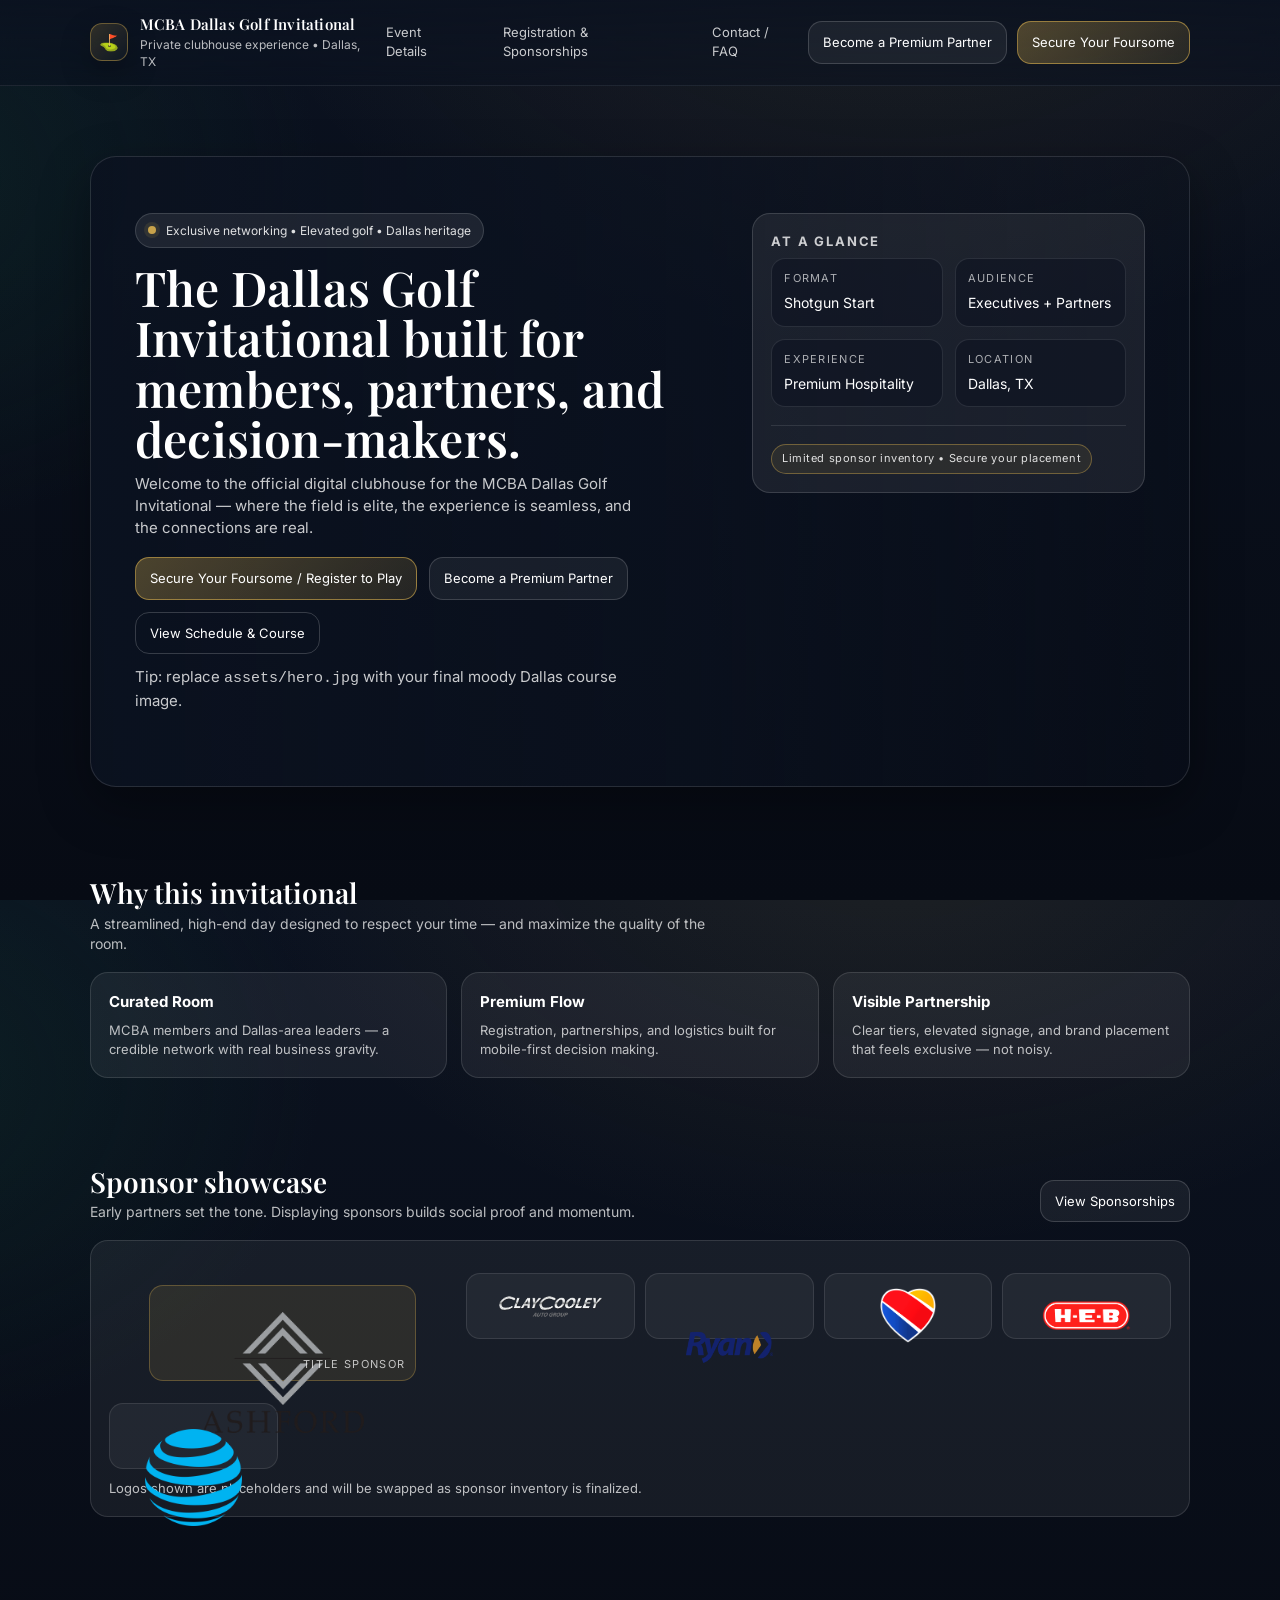
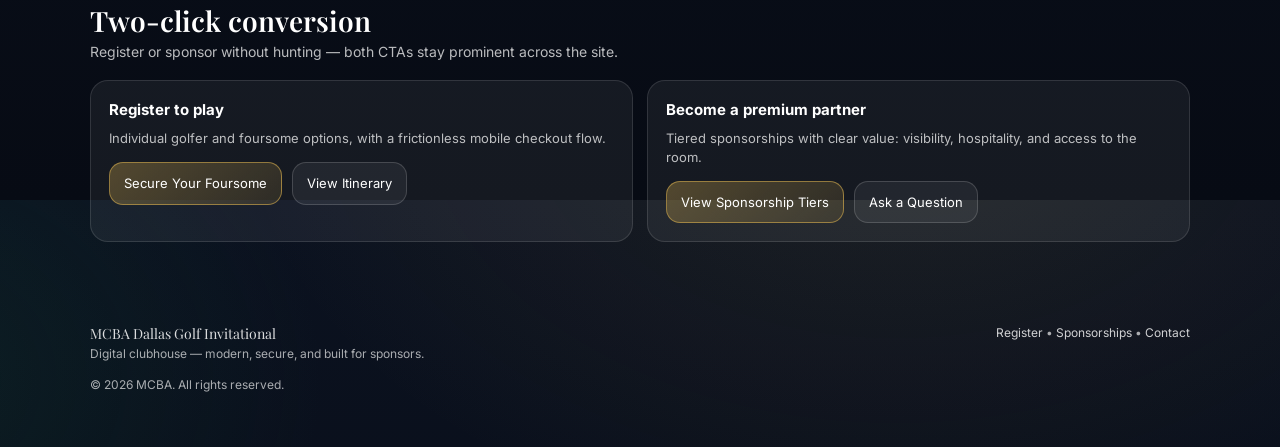
==== index.html @ a3f96b97 "Add hero photo + sponsor logos (HEB title placeholder)" ====
<!doctype html>
<html lang="en">
<head>
  <meta charset="utf-8" />
  <meta name="viewport" content="width=device-width, initial-scale=1" />
  <title>MCBA Dallas Golf Invitational</title>
  <meta name="description" content="The exclusive digital clubhouse for the MCBA Dallas Golf Invitational — register to play or become a premium partner." />
  <link rel="preconnect" href="https://fonts.googleapis.com">
  <link rel="preconnect" href="https://fonts.gstatic.com" crossorigin>
  <link href="https://fonts.googleapis.com/css2?family=Inter:wght@300;400;500;600&family=Playfair+Display:wght@500;600&display=swap" rel="stylesheet">
  <link rel="stylesheet" href="styles.css" />
</head>
<body>
  <header class="nav">
    <div class="container nav-inner">
      <a class="brand" href="index.html" aria-label="MCBA Dallas Golf Invitational Home">
        <div class="brand-mark" aria-hidden="true">⛳</div>
        <div>
          <h1>MCBA Dallas Golf Invitational</h1>
          <p>Private clubhouse experience • Dallas, TX</p>
        </div>
      </a>

      <nav class="nav-links" aria-label="Primary">
        <a href="details.html">Event Details</a>
        <a href="pro-shop.html">Registration & Sponsorships</a>
        <a href="contact.html">Contact / FAQ</a>
      </nav>

      <div class="nav-cta">
        <button class="btn btn-ghost hamburger" data-menu aria-label="Open menu">Menu</button>
        <a class="btn" href="pro-shop.html#sponsor">Become a Premium Partner</a>
        <a class="btn btn-primary" href="pro-shop.html#register">Secure Your Foursome</a>
      </div>
    </div>

    <div class="container" data-panel data-open="false" style="display:none; padding-bottom: 14px;">
      <div class="card">
        <div style="display:flex; gap:10px; flex-wrap:wrap">
          <a class="btn" href="details.html">Event Details</a>
          <a class="btn" href="pro-shop.html#register">Register</a>
          <a class="btn" href="pro-shop.html#sponsor">Sponsorships</a>
          <a class="btn" href="contact.html">Contact / FAQ</a>
        </div>
      </div>
    </div>
  </header>

  <main>
    <section class="hero">
      <div class="container">
        <div class="hero-slab" role="img" aria-label="Pristine Dallas fairway at golden hour">
          <div class="hero-inner">
            <div>
              <div class="kicker"><span class="dot"></span> Exclusive networking • Elevated golf • Dallas heritage</div>
              <h2>The Dallas Golf Invitational built for members, partners, and decision-makers.</h2>
              <p>
                Welcome to the official digital clubhouse for the MCBA Dallas Golf Invitational — where the field is elite,
                the experience is seamless, and the connections are real.
              </p>
              <div class="hero-actions">
                <a class="btn btn-primary" href="pro-shop.html#register">Secure Your Foursome / Register to Play</a>
                <a class="btn" href="pro-shop.html#sponsor">Become a Premium Partner</a>
                <a class="btn btn-ghost" href="details.html">View Schedule & Course</a>
              </div>
              <p class="small" style="margin-top:12px">Tip: replace <code>assets/hero.jpg</code> with your final moody Dallas course image.</p>
            </div>

            <aside class="hero-card">
              <h3>AT A GLANCE</h3>
              <div class="meta-grid">
                <div class="meta">
                  <div class="label">Format</div>
                  <div class="value">Shotgun Start</div>
                </div>
                <div class="meta">
                  <div class="label">Audience</div>
                  <div class="value">Executives + Partners</div>
                </div>
                <div class="meta">
                  <div class="label">Experience</div>
                  <div class="value">Premium Hospitality</div>
                </div>
                <div class="meta">
                  <div class="label">Location</div>
                  <div class="value">Dallas, TX</div>
                </div>
              </div>
              <hr class="sep" />
              <div class="badge">Limited sponsor inventory • Secure your placement</div>
            </aside>
          </div>
        </div>
      </div>
    </section>

    <section class="section">
      <div class="container">
        <div class="section-title">
          <div>
            <h3>Why this invitational</h3>
            <p>A streamlined, high-end day designed to respect your time — and maximize the quality of the room.</p>
          </div>
        </div>

        <div class="grid-3">
          <div class="card">
            <h4>Curated Room</h4>
            <p>MCBA members and Dallas-area leaders — a credible network with real business gravity.</p>
          </div>
          <div class="card">
            <h4>Premium Flow</h4>
            <p>Registration, partnerships, and logistics built for mobile-first decision making.</p>
          </div>
          <div class="card">
            <h4>Visible Partnership</h4>
            <p>Clear tiers, elevated signage, and brand placement that feels exclusive — not noisy.</p>
          </div>
        </div>
      </div>
    </section>

    <section class="section">
      <div class="container">
        <div class="section-title">
          <div>
            <h3>Sponsor showcase</h3>
            <p>Early partners set the tone. Displaying sponsors builds social proof and momentum.</p>
          </div>
          <a class="btn" href="pro-shop.html#sponsor">View Sponsorships</a>
        </div>

        <div class="card">
          <div class="sponsor-grid" aria-label="Sponsor grid">
            <figure class="sponsor sponsor-title">
              <img src="assets/logos/heb.png" alt="HEB (Title Sponsor)" loading="lazy" />
              <figcaption>Title Sponsor</figcaption>
            </figure>
            <div class="sponsor"><img src="assets/logos/southwest.png" alt="Southwest Airlines (Sponsor placeholder)" loading="lazy" /></div>
            <div class="sponsor"><img src="assets/logos/att.png" alt="AT&amp;T (Sponsor placeholder)" loading="lazy" /></div>
            <div class="sponsor"><img src="assets/logos/ryan.png" alt="Ryan (Sponsor placeholder)" loading="lazy" /></div>
            <div class="sponsor"><img src="assets/logos/ainc.png" alt="AINC (Sponsor placeholder)" loading="lazy" /></div>
            <div class="sponsor"><img src="assets/logos/other.webp" alt="Sponsor placeholder" loading="lazy" /></div>
          </div>
          <p class="small" style="margin-top:10px">Logos shown are placeholders and will be swapped as sponsor inventory is finalized.</p>
        </div>
      </div>
    </section>

    <section class="section">
      <div class="container">
        <div class="section-title">
          <div>
            <h3>Two-click conversion</h3>
            <p>Register or sponsor without hunting — both CTAs stay prominent across the site.</p>
          </div>
        </div>
        <div class="grid-2">
          <div class="card">
            <h4>Register to play</h4>
            <p>Individual golfer and foursome options, with a frictionless mobile checkout flow.</p>
            <div style="margin-top:14px; display:flex; gap:10px; flex-wrap:wrap">
              <a class="btn btn-primary" href="pro-shop.html#register">Secure Your Foursome</a>
              <a class="btn" href="details.html">View Itinerary</a>
            </div>
          </div>
          <div class="card">
            <h4>Become a premium partner</h4>
            <p>Tiered sponsorships with clear value: visibility, hospitality, and access to the room.</p>
            <div style="margin-top:14px; display:flex; gap:10px; flex-wrap:wrap">
              <a class="btn btn-primary" href="pro-shop.html#sponsor">View Sponsorship Tiers</a>
              <a class="btn" href="contact.html">Ask a Question</a>
            </div>
          </div>
        </div>
      </div>
    </section>
  </main>

  <footer class="footer">
    <div class="container">
      <div style="display:flex; justify-content:space-between; gap:14px; flex-wrap:wrap">
        <div>
          <div style="font-family:Playfair Display, serif; font-size: 14px; color: rgba(255,255,255,0.85)">MCBA Dallas Golf Invitational</div>
          <div class="small">Digital clubhouse — modern, secure, and built for sponsors.</div>
        </div>
        <div class="small">
          <a href="pro-shop.html#register">Register</a> • <a href="pro-shop.html#sponsor">Sponsorships</a> • <a href="contact.html">Contact</a>
        </div>
      </div>
      <div class="small" style="margin-top:14px">© <span id="year"></span> MCBA. All rights reserved.</div>
    </div>
  </footer>

  <script src="script.js"></script>
  <script>document.getElementById('year').textContent = new Date().getFullYear();</script>
</body>
</html>
---- styles.css ----
/* MCBA Dallas Golf Invitational — sleek, Dallas-chic */
:root{
  --green:#0E3B2E;          /* Fairway Green */
  --navy:#0B1220;           /* Texas Evening Navy */
  --white:#ffffff;
  --ink:#0f172a;
  --muted:#6b7280;
  --gold:#C7A24B;           /* metallic gold accent */
  --silver:#C7CDD6;
  --card: rgba(255,255,255,0.06);
  --border: rgba(255,255,255,0.14);
  --shadow: 0 18px 50px rgba(0,0,0,0.35);
  --radius: 18px;
}

*{box-sizing:border-box}
html,body{height:100%}
body{
  margin:0;
  font-family: Inter, system-ui, -apple-system, Segoe UI, Roboto, Arial, sans-serif;
  background: radial-gradient(1200px 800px at 70% -10%, rgba(199,162,75,0.10), transparent 55%),
              radial-gradient(900px 700px at -10% 20%, rgba(14,59,46,0.35), transparent 50%),
              linear-gradient(180deg, var(--navy) 0%, #070B14 100%);
  color: var(--white);
  line-height:1.45;
  -webkit-font-smoothing: antialiased;
  text-rendering: optimizeLegibility;
}

a{color:inherit; text-decoration:none}

.container{
  width:min(1100px, calc(100% - 48px));
  margin:0 auto;
}

/* Top nav */
.nav{
  position: sticky;
  top:0;
  z-index:50;
  backdrop-filter: blur(10px);
  background: linear-gradient(180deg, rgba(11,18,32,0.85), rgba(11,18,32,0.55));
  border-bottom:1px solid rgba(255,255,255,0.08);
}

.nav-inner{
  display:flex;
  align-items:center;
  justify-content:space-between;
  padding:14px 0;
}

.brand{
  display:flex;
  align-items:center;
  gap:12px;
  min-width: 240px;
}

.brand-mark{
  width:38px; height:38px;
  border-radius: 12px;
  border:1px solid rgba(199,162,75,0.45);
  background: linear-gradient(135deg, rgba(199,162,75,0.20), rgba(255,255,255,0.02));
  display:grid; place-items:center;
  box-shadow: 0 12px 30px rgba(0,0,0,0.25);
}

.brand h1{
  margin:0;
  font-family: "Playfair Display", ui-serif, Georgia, serif;
  letter-spacing: 0.2px;
  font-size: 15px;
  font-weight: 600;
}
.brand p{margin:0; font-size:12px; color: rgba(255,255,255,0.72)}

.nav-links{
  display:flex;
  align-items:center;
  gap:18px;
}
.nav-links a{
  font-size:13px;
  color: rgba(255,255,255,0.78);
  padding:8px 10px;
  border-radius: 10px;
}
.nav-links a:hover{ color: #fff; background: rgba(255,255,255,0.06) }

.nav-cta{ display:flex; gap:10px; align-items:center }

.btn{
  display:inline-flex;
  align-items:center;
  justify-content:center;
  gap:10px;
  padding:11px 14px;
  border-radius: 14px;
  font-size:13px;
  border:1px solid rgba(255,255,255,0.16);
  background: rgba(255,255,255,0.06);
  color:#fff;
  transition: transform 160ms ease, background 160ms ease, border-color 160ms ease;
  white-space: nowrap;
}
.btn:hover{ transform: translateY(-1px); background: rgba(255,255,255,0.09); border-color: rgba(255,255,255,0.24) }
.btn:active{ transform: translateY(0px) }

.btn-primary{
  border-color: rgba(199,162,75,0.65);
  background: linear-gradient(135deg, rgba(199,162,75,0.35), rgba(199,162,75,0.14));
}
.btn-primary:hover{ background: linear-gradient(135deg, rgba(199,162,75,0.45), rgba(199,162,75,0.18)) }

.btn-ghost{
  background: transparent;
  border-color: rgba(255,255,255,0.18);
}

/* Mobile nav */
.hamburger{ display:none; }

/* Hero */
.hero{
  position: relative;
  padding: 70px 0 44px;
}

.hero-slab{
  border-radius: 26px;
  overflow:hidden;
  border:1px solid rgba(255,255,255,0.12);
  box-shadow: var(--shadow);
  background:
    linear-gradient(90deg, rgba(11,18,32,0.92) 0%, rgba(11,18,32,0.65) 56%, rgba(11,18,32,0.25) 100%),
    url("assets/hero.jpg");
  background-size: cover;
  background-position: center;
}

.hero-inner{
  padding: 56px 44px;
  display:grid;
  grid-template-columns: 1.2fr 0.8fr;
  gap: 28px;
}

.kicker{
  display:inline-flex;
  align-items:center;
  gap:10px;
  padding:8px 12px;
  border-radius:999px;
  background: rgba(255,255,255,0.08);
  border: 1px solid rgba(255,255,255,0.14);
  color: rgba(255,255,255,0.86);
  font-size: 12px;
}
.kicker .dot{ width:8px; height:8px; background: var(--gold); border-radius: 99px; box-shadow: 0 0 0 4px rgba(199,162,75,0.12) }

.hero h2{
  margin: 14px 0 10px;
  font-family: "Playfair Display", ui-serif, Georgia, serif;
  font-weight: 600;
  font-size: clamp(34px, 4vw, 48px);
  letter-spacing: 0.2px;
  line-height: 1.05;
}

.hero p{
  margin: 0 0 18px;
  color: rgba(255,255,255,0.78);
  font-size: 15px;
  max-width: 58ch;
}

.hero-actions{
  display:flex;
  gap: 12px;
  flex-wrap: wrap;
  margin-top: 16px;
}

.hero-card{
  align-self: start;
  border-radius: 18px;
  background: rgba(255,255,255,0.07);
  border: 1px solid rgba(255,255,255,0.14);
  padding: 18px;
}

.hero-card h3{
  margin:0 0 8px;
  font-size: 13px;
  letter-spacing: 0.14em;
  text-transform: uppercase;
  color: rgba(255,255,255,0.78);
}

.meta-grid{ display:grid; grid-template-columns: 1fr 1fr; gap: 12px; }
.meta{
  padding: 12px;
  border-radius: 14px;
  background: rgba(11,18,32,0.55);
  border: 1px solid rgba(255,255,255,0.10);
}
.meta .label{ font-size: 11px; color: rgba(255,255,255,0.65); letter-spacing: 0.12em; text-transform: uppercase }
.meta .value{ margin-top: 6px; font-size: 14px; color: #fff }

/* Sections */
.section{ padding: 42px 0; }
.section-title{
  display:flex; align-items:flex-end; justify-content:space-between; gap: 24px;
  margin-bottom: 18px;
}
.section-title h3{
  margin:0;
  font-family: "Playfair Display", ui-serif, Georgia, serif;
  font-weight: 600;
  font-size: 28px;
}
.section-title p{ margin:0; color: rgba(255,255,255,0.72); max-width: 70ch; font-size: 14px; }

.grid-3{ display:grid; grid-template-columns: repeat(3, 1fr); gap: 14px; }
.grid-2{ display:grid; grid-template-columns: repeat(2, 1fr); gap: 14px; }

.card{
  border-radius: var(--radius);
  padding: 18px;
  background: rgba(255,255,255,0.06);
  border: 1px solid rgba(255,255,255,0.12);
}
.card h4{ margin:0 0 8px; font-size: 15px; }
.card p{ margin:0; color: rgba(255,255,255,0.72); font-size: 13px; }

.badge{
  display:inline-flex; align-items:center; gap:8px;
  font-size: 11px;
  padding: 6px 10px;
  border-radius: 999px;
  border: 1px solid rgba(199,162,75,0.45);
  background: rgba(199,162,75,0.10);
  color: rgba(255,255,255,0.86);
  letter-spacing: 0.05em;
}

.sponsor-grid{
  display:grid;
  grid-template-columns: repeat(6, 1fr);
  gap: 10px;
  margin-top: 14px;
}

.sponsor{
  border-radius: 14px;
  background: rgba(255,255,255,0.05);
  border: 1px solid rgba(255,255,255,0.10);
  height: 66px;
  display:grid;
  place-items:center;
  color: rgba(255,255,255,0.55);
  font-size: 12px;
}

.sponsor img{
  max-width: 88%;
  max-height: 66%;
  object-fit: contain;
  filter: brightness(1.05) contrast(1.05);
}

.sponsor-title{
  height: 96px;
  grid-column: span 2;
  position: relative;
  background: rgba(199,162,75,0.12);
  border-color: rgba(199,162,75,0.35);
}

.sponsor-title img{
  max-height: 70%;
}

.sponsor-title figcaption{
  position: absolute;
  bottom: 8px;
  right: 10px;
  font-size: 11px;
  color: rgba(255,255,255,0.72);
  letter-spacing: 0.12em;
  text-transform: uppercase;
}

.footer{
  padding: 40px 0 54px;
  color: rgba(255,255,255,0.65);
  font-size: 12px;
}
.footer a{ color: rgba(255,255,255,0.8) }

/* Forms */
.form{
  display:grid; gap: 12px;
}
.input{
  width:100%;
  padding: 12px 12px;
  border-radius: 14px;
  border: 1px solid rgba(255,255,255,0.14);
  background: rgba(11,18,32,0.45);
  color: #fff;
  outline: none;
}
textarea.input{ min-height: 120px; resize: vertical; }

.small{ font-size: 12px; color: rgba(255,255,255,0.65) }

hr.sep{
  border:0;
  height:1px;
  background: rgba(255,255,255,0.10);
  margin: 18px 0;
}

/* Responsive */
@media (max-width: 980px){
  .hero-inner{ grid-template-columns: 1fr; }
  .sponsor-grid{ grid-template-columns: repeat(3, 1fr); }
  .sponsor-title{ grid-column: span 3; }
  .grid-3{ grid-template-columns: 1fr; }
  .grid-2{ grid-template-columns: 1fr; }
}

@media (max-width: 760px){
  .nav-links{ display:none; }
  .hamburger{ display:inline-flex; }
  .brand{ min-width: unset; }
  .hero-inner{ padding: 34px 18px; }
  .hero{ padding-top: 36px; }
  .section{ padding: 34px 0; }
  .sponsor-grid{ grid-template-columns: repeat(2, 1fr); }
  .sponsor-title{ grid-column: span 2; }
}
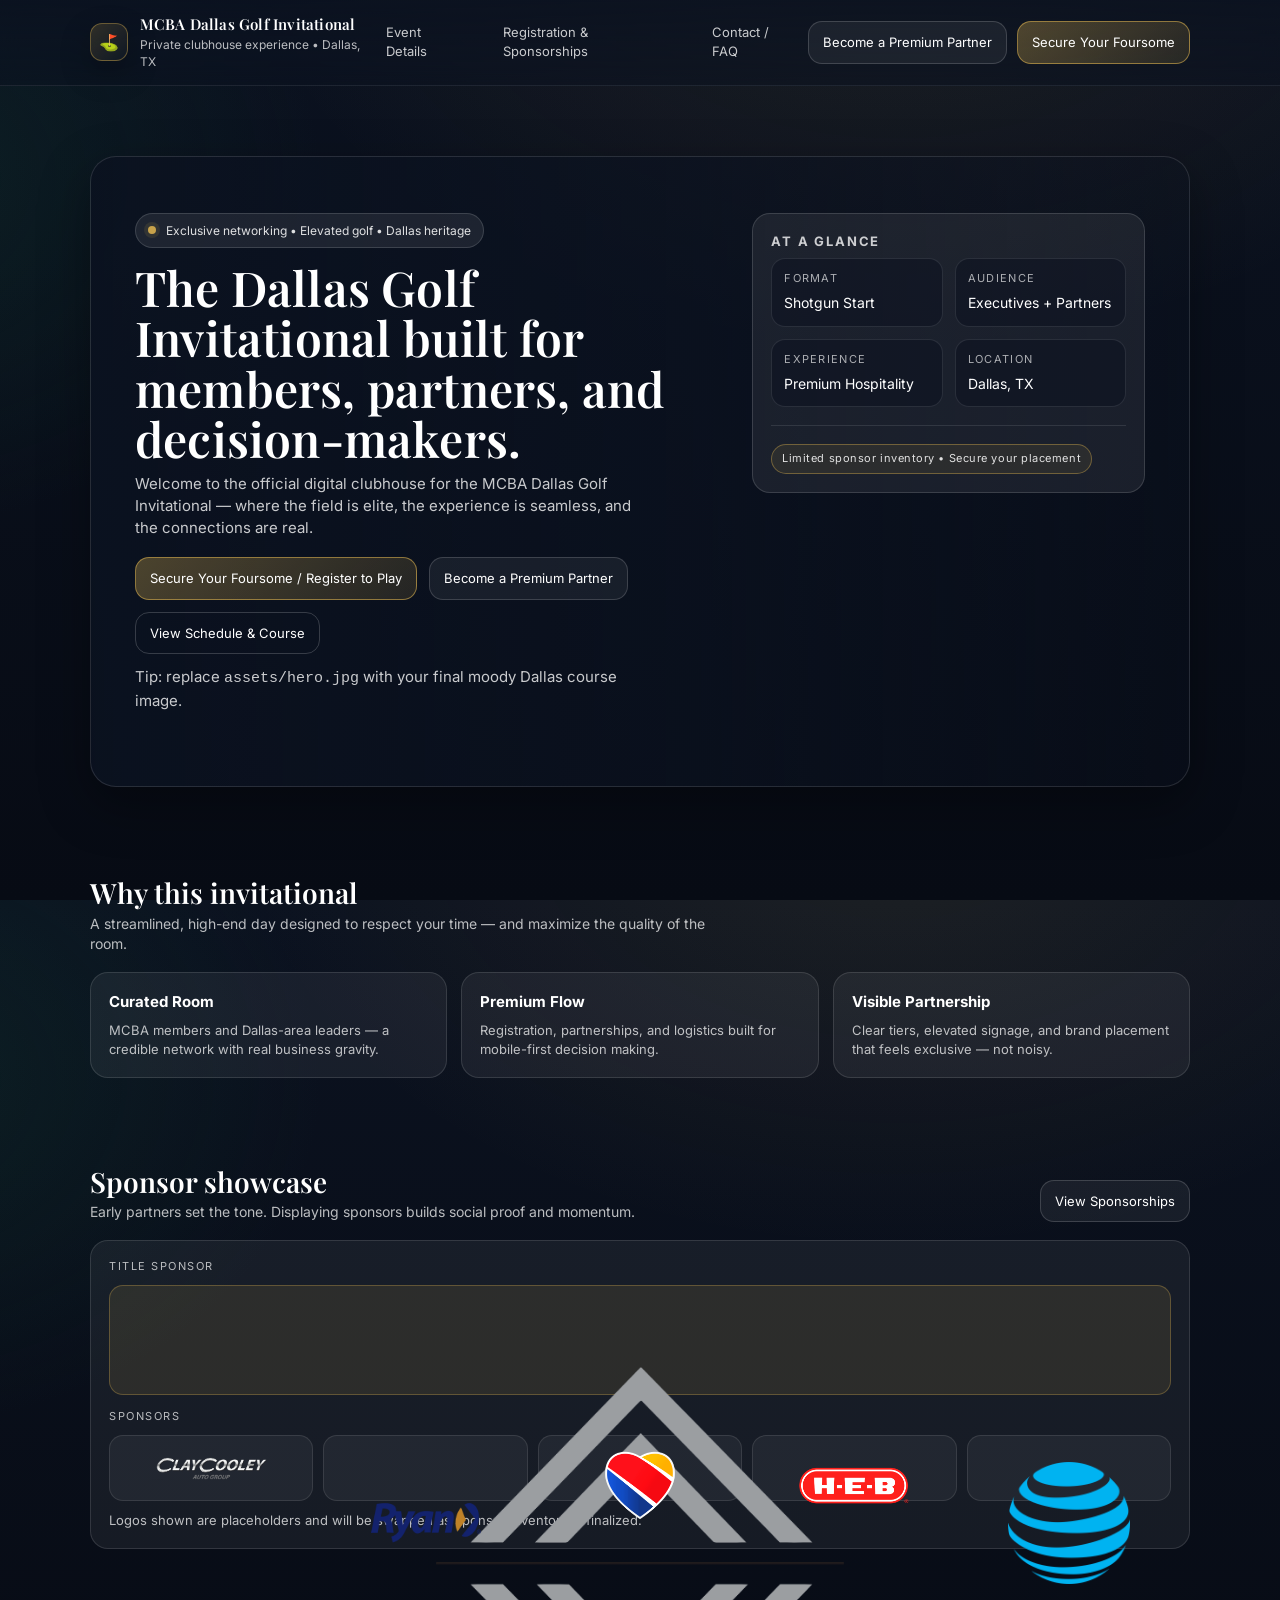
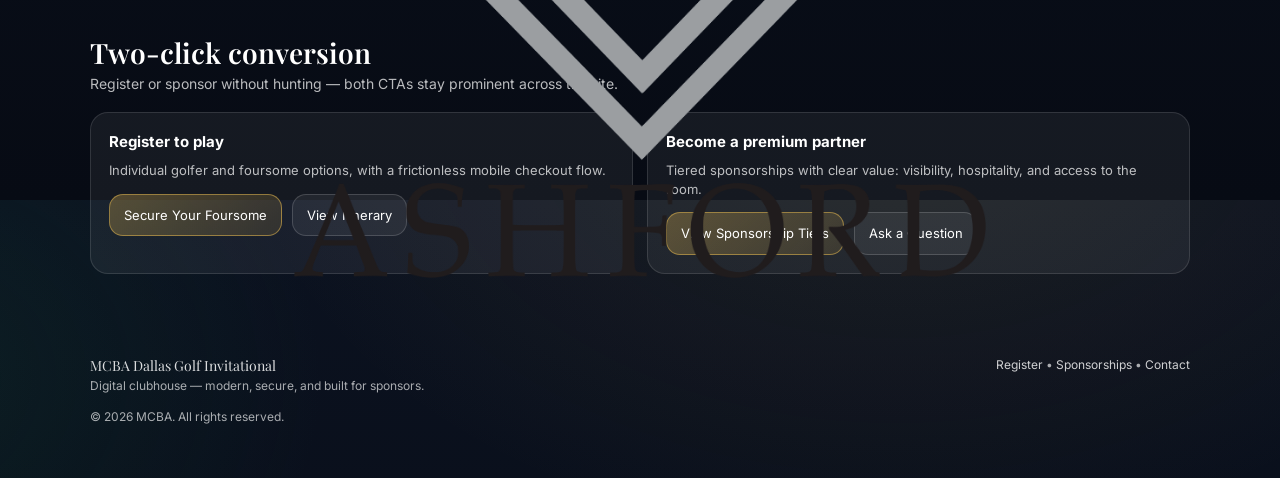
==== commit 383b3fb3: "Refine sponsor showcase: HEB top tier + secondary grid" ====
--- a/index.html
+++ b/index.html
@@ -131,17 +131,26 @@
         </div>
 
         <div class="card">
-          <div class="sponsor-grid" aria-label="Sponsor grid">
-            <figure class="sponsor sponsor-title">
-              <img src="assets/logos/heb.png" alt="HEB (Title Sponsor)" loading="lazy" />
-              <figcaption>Title Sponsor</figcaption>
-            </figure>
-            <div class="sponsor"><img src="assets/logos/southwest.png" alt="Southwest Airlines (Sponsor placeholder)" loading="lazy" /></div>
-            <div class="sponsor"><img src="assets/logos/att.png" alt="AT&amp;T (Sponsor placeholder)" loading="lazy" /></div>
-            <div class="sponsor"><img src="assets/logos/ryan.png" alt="Ryan (Sponsor placeholder)" loading="lazy" /></div>
-            <div class="sponsor"><img src="assets/logos/ainc.png" alt="AINC (Sponsor placeholder)" loading="lazy" /></div>
-            <div class="sponsor"><img src="assets/logos/other.webp" alt="Sponsor placeholder" loading="lazy" /></div>
-          </div>
+          <div class="sponsor-stack" aria-label="Sponsor showcase">
+            <div class="sponsor-tier">
+              <div class="sponsor-tier-label">Title Sponsor</div>
+              <div class="sponsor-tile sponsor-tile-title">
+                <img src="assets/logos/heb.png" alt="HEB (Title Sponsor)" loading="lazy" />
+              </div>
+            </div>
+
+            <div class="sponsor-tier" style="margin-top:14px">
+              <div class="sponsor-tier-label">Sponsors</div>
+              <div class="sponsor-grid sponsor-grid-secondary">
+                <div class="sponsor-tile"><img src="assets/logos/southwest.png" alt="Southwest Airlines (Sponsor placeholder)" loading="lazy" /></div>
+                <div class="sponsor-tile"><img src="assets/logos/att.png" alt="AT&amp;T (Sponsor placeholder)" loading="lazy" /></div>
+                <div class="sponsor-tile"><img src="assets/logos/ryan.png" alt="Ryan (Sponsor placeholder)" loading="lazy" /></div>
+                <div class="sponsor-tile"><img src="assets/logos/ainc.png" alt="AINC (Sponsor placeholder)" loading="lazy" /></div>
+                <div class="sponsor-tile"><img src="assets/logos/other.webp" alt="Sponsor placeholder" loading="lazy" /></div>
+              </div>
+            </div>
+          </div>
+
           <p class="small" style="margin-top:10px">Logos shown are placeholders and will be swapped as sponsor inventory is finalized.</p>
         </div>
       </div>
--- a/styles.css
+++ b/styles.css
@@ -253,44 +253,51 @@
   margin-top: 14px;
 }
 
-.sponsor{
+.sponsor-stack{ display:block; }
+
+.sponsor-tier-label{
+  font-size: 11px;
+  letter-spacing: 0.14em;
+  text-transform: uppercase;
+  color: rgba(255,255,255,0.70);
+  margin-bottom: 10px;
+}
+
+.sponsor-tile{
   border-radius: 14px;
   background: rgba(255,255,255,0.05);
   border: 1px solid rgba(255,255,255,0.10);
   height: 66px;
   display:grid;
   place-items:center;
-  color: rgba(255,255,255,0.55);
-  font-size: 12px;
-}
-
-.sponsor img{
-  max-width: 88%;
-  max-height: 66%;
+}
+
+.sponsor-tile img{
+  max-width: 86%;
+  max-height: 70%;
   object-fit: contain;
   filter: brightness(1.05) contrast(1.05);
 }
 
-.sponsor-title{
-  height: 96px;
-  grid-column: span 2;
-  position: relative;
+.sponsor-tile-title{
+  height: 110px;
   background: rgba(199,162,75,0.12);
   border-color: rgba(199,162,75,0.35);
 }
 
-.sponsor-title img{
-  max-height: 70%;
-}
-
-.sponsor-title figcaption{
-  position: absolute;
-  bottom: 8px;
-  right: 10px;
-  font-size: 11px;
-  color: rgba(255,255,255,0.72);
-  letter-spacing: 0.12em;
-  text-transform: uppercase;
+.sponsor-tile-title img{ max-height: 76%; }
+
+.sponsor-grid-secondary{
+  margin-top: 0;
+  grid-template-columns: repeat(5, 1fr);
+}
+
+@media (max-width: 980px){
+  .sponsor-grid-secondary{ grid-template-columns: repeat(3, 1fr); }
+}
+
+@media (max-width: 760px){
+  .sponsor-grid-secondary{ grid-template-columns: repeat(2, 1fr); }
 }
 
 .footer{
@@ -328,7 +335,6 @@
 @media (max-width: 980px){
   .hero-inner{ grid-template-columns: 1fr; }
   .sponsor-grid{ grid-template-columns: repeat(3, 1fr); }
-  .sponsor-title{ grid-column: span 3; }
   .grid-3{ grid-template-columns: 1fr; }
   .grid-2{ grid-template-columns: 1fr; }
 }
@@ -341,5 +347,4 @@
   .hero{ padding-top: 36px; }
   .section{ padding: 34px 0; }
   .sponsor-grid{ grid-template-columns: repeat(2, 1fr); }
-  .sponsor-title{ grid-column: span 2; }
-}
+}
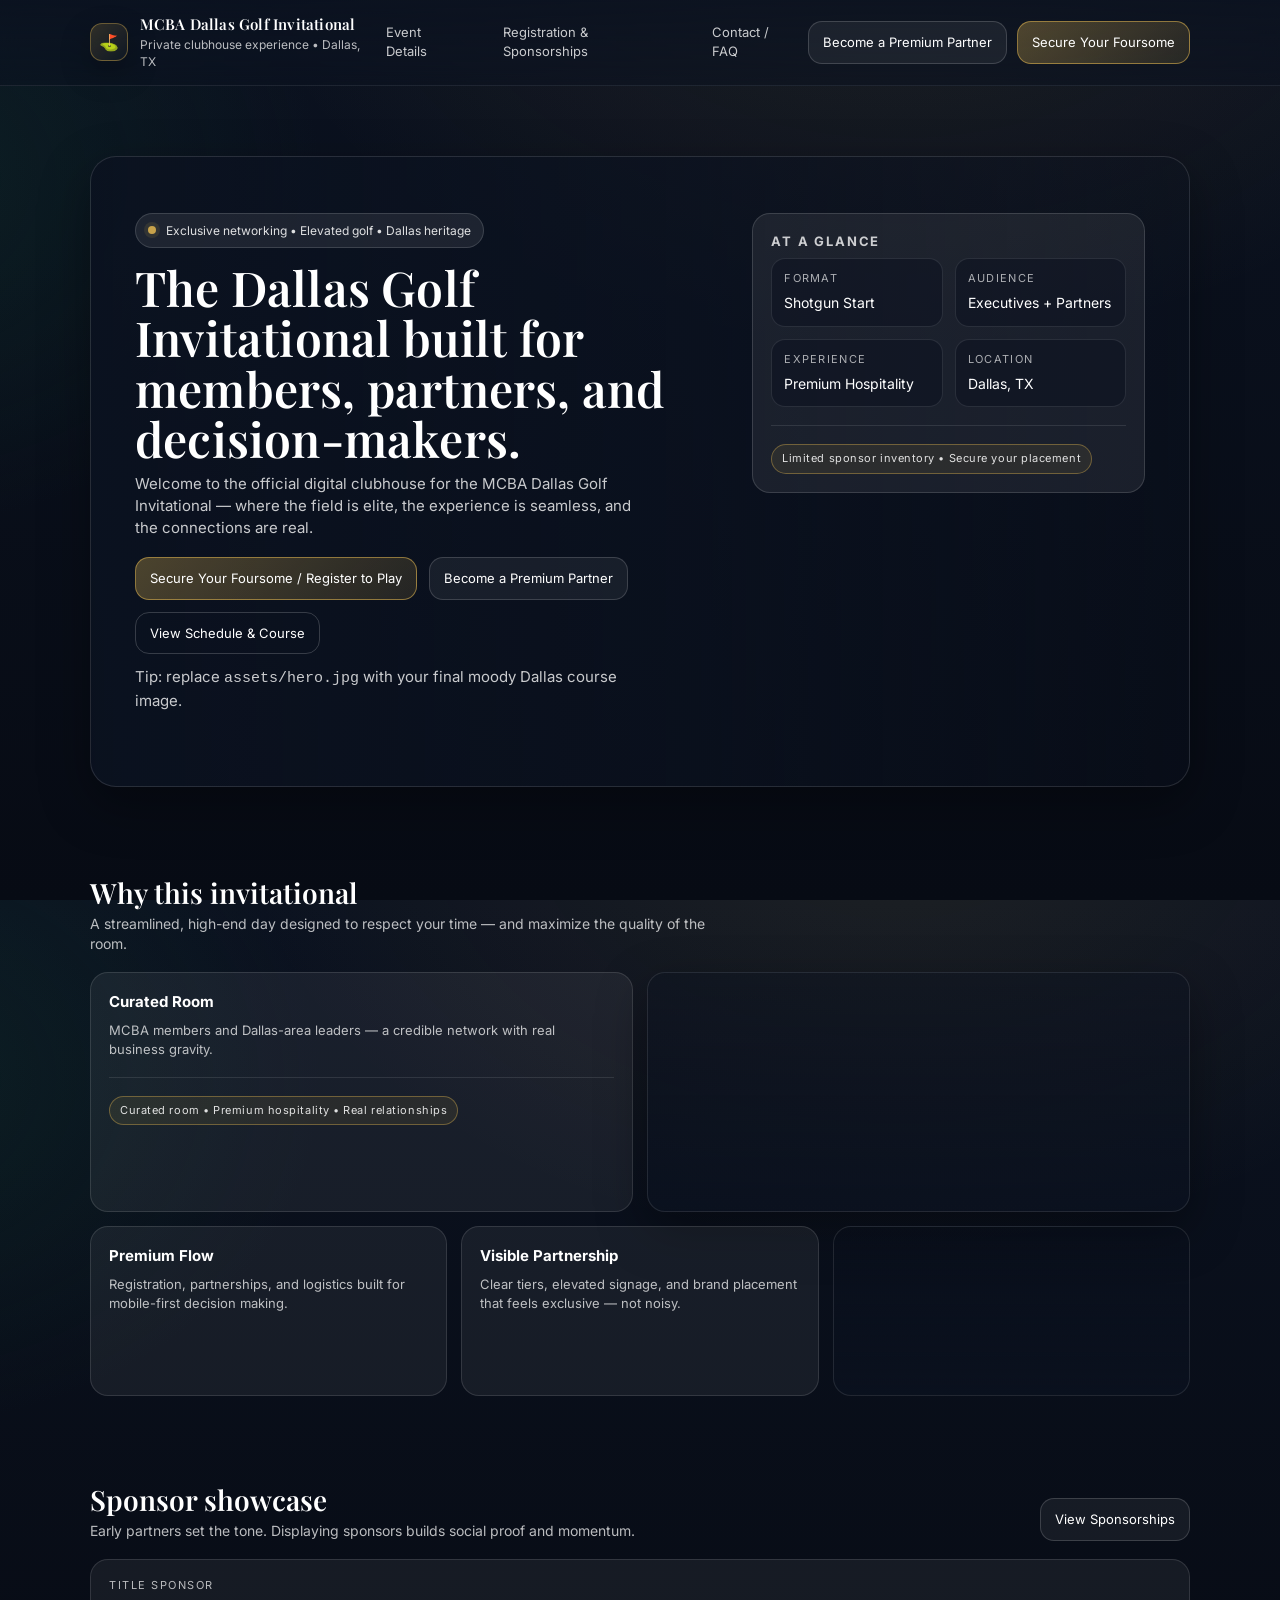
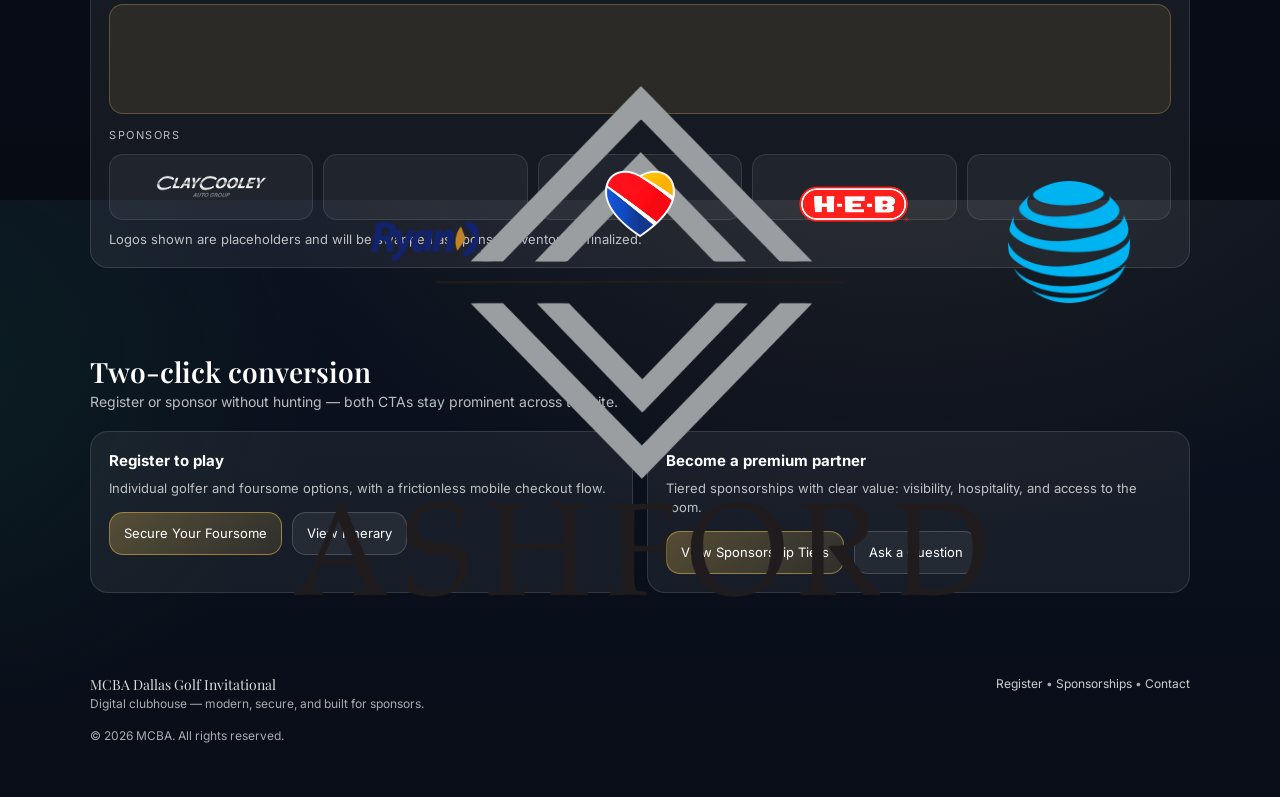
==== commit 1acb31b7: "Add more golf photography throughout pages" ====
--- a/index.html
+++ b/index.html
@@ -96,6 +96,24 @@
 
     <section class="section">
       <div class="container">
+        <style>
+          .photo-card{
+            border-radius: 18px;
+            min-height: 240px;
+            background: linear-gradient(180deg, rgba(11,18,32,0.35), rgba(11,18,32,0.65)), url("assets/couple-golf-cart.jpg") center/cover no-repeat;
+            border: 1px solid rgba(255,255,255,0.10);
+            box-shadow: var(--shadow);
+          }
+          .photo-inline{
+            border-radius: 18px;
+            min-height: 170px;
+            background: linear-gradient(180deg, rgba(11,18,32,0.15), rgba(11,18,32,0.70)), url("assets/hand-on-tee.jpg") center/cover no-repeat;
+            border: 1px solid rgba(255,255,255,0.10);
+          }
+          @media (max-width: 980px){
+            .photo-card{ min-height: 200px; }
+          }
+        </style>
         <div class="section-title">
           <div>
             <h3>Why this invitational</h3>
@@ -103,11 +121,18 @@
           </div>
         </div>
 
-        <div class="grid-3">
+        <div class="grid-2" style="align-items: stretch">
           <div class="card">
             <h4>Curated Room</h4>
             <p>MCBA members and Dallas-area leaders — a credible network with real business gravity.</p>
-          </div>
+            <hr class="sep" />
+            <div class="badge">Curated room • Premium hospitality • Real relationships</div>
+          </div>
+
+          <div class="photo-card" role="img" aria-label="Golf cart moment on the course"></div>
+        </div>
+
+        <div class="grid-3" style="margin-top: 14px">
           <div class="card">
             <h4>Premium Flow</h4>
             <p>Registration, partnerships, and logistics built for mobile-first decision making.</p>
@@ -116,6 +141,7 @@
             <h4>Visible Partnership</h4>
             <p>Clear tiers, elevated signage, and brand placement that feels exclusive — not noisy.</p>
           </div>
+          <div class="card photo-inline" role="img" aria-label="Hand placing golf ball on tee"></div>
         </div>
       </div>
     </section>
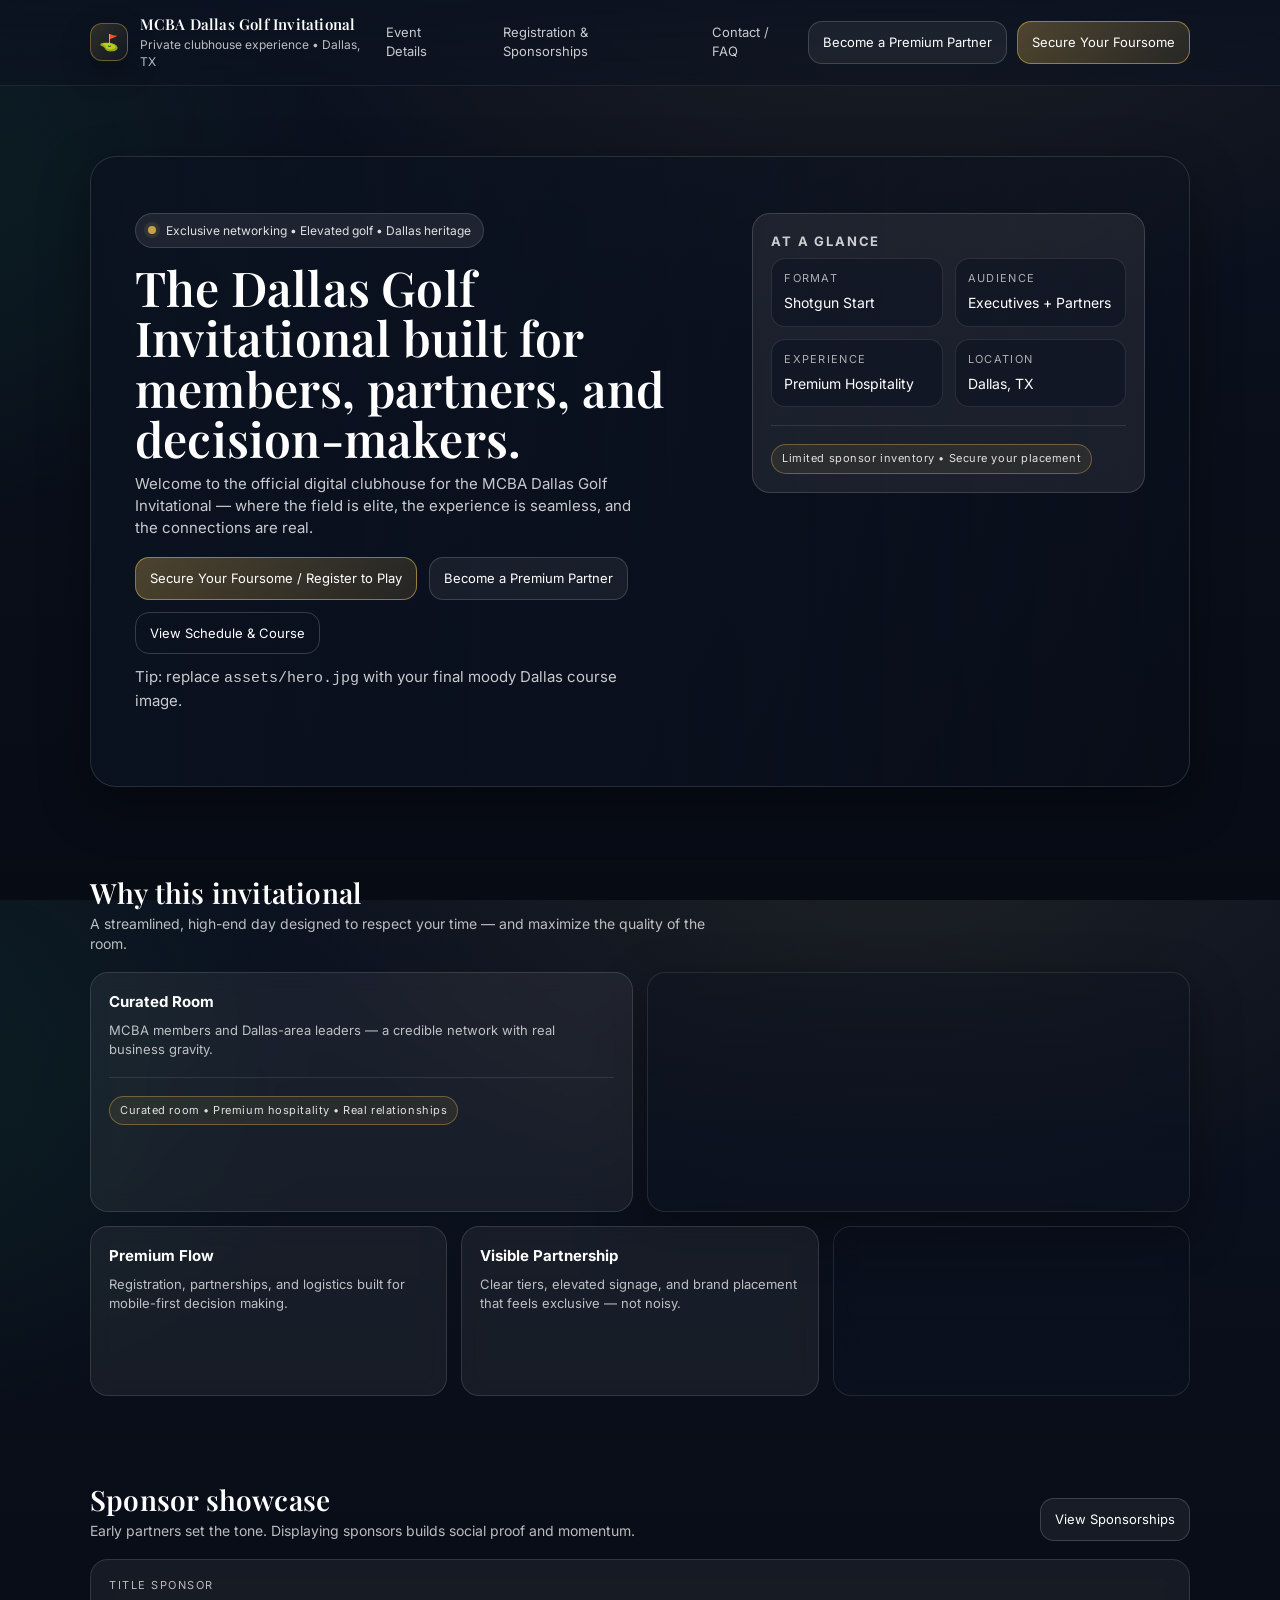
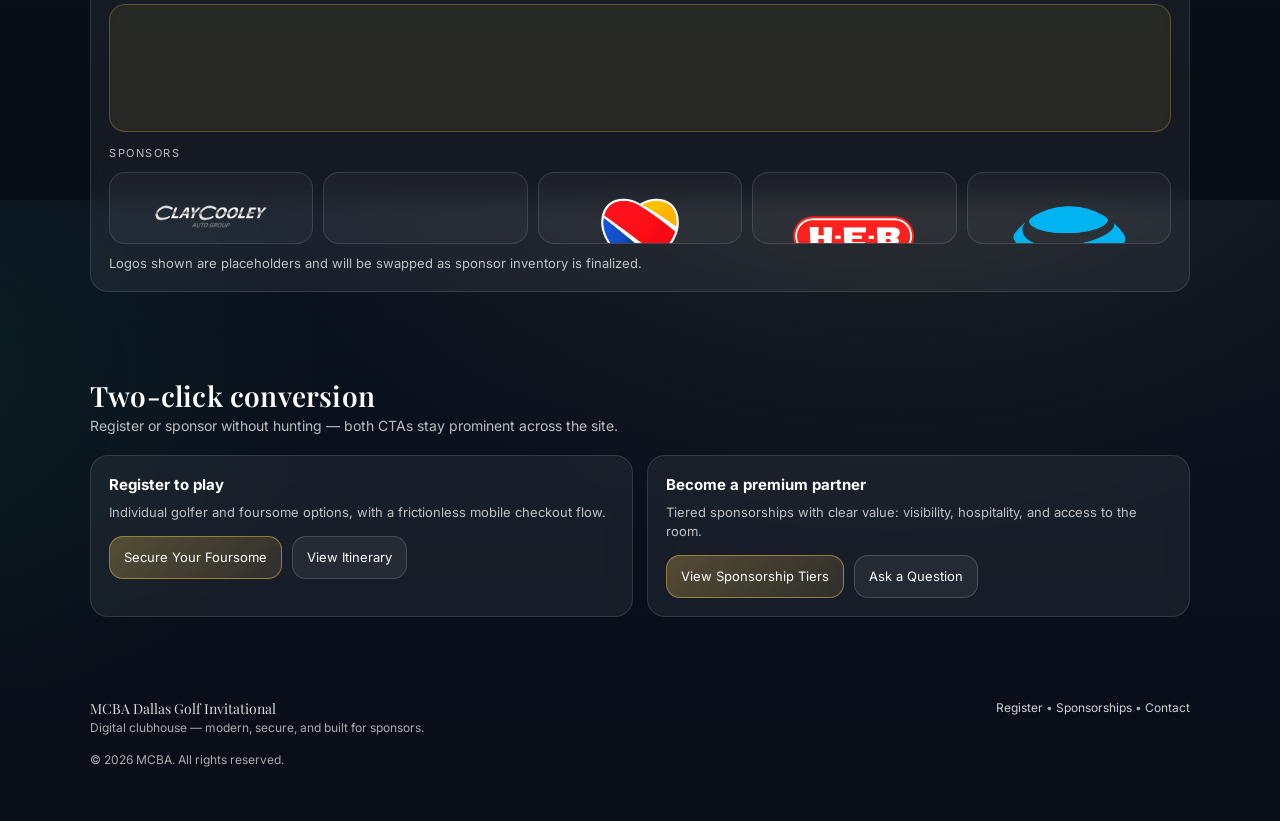
==== commit 1871e348: "Assign sponsors: HEB title, Ashford beverage cart, Clay Cooley hole" ====
--- a/index.html
+++ b/index.html
@@ -171,8 +171,8 @@
                 <div class="sponsor-tile"><img src="assets/logos/southwest.png" alt="Southwest Airlines (Sponsor placeholder)" loading="lazy" /></div>
                 <div class="sponsor-tile"><img src="assets/logos/att.png" alt="AT&amp;T (Sponsor placeholder)" loading="lazy" /></div>
                 <div class="sponsor-tile"><img src="assets/logos/ryan.png" alt="Ryan (Sponsor placeholder)" loading="lazy" /></div>
-                <div class="sponsor-tile"><img src="assets/logos/ainc.png" alt="AINC (Sponsor placeholder)" loading="lazy" /></div>
-                <div class="sponsor-tile"><img src="assets/logos/other.webp" alt="Sponsor placeholder" loading="lazy" /></div>
+                <div class="sponsor-tile"><img src="assets/logos/ainc.png" alt="Ashford Inc. (Sponsor placeholder)" loading="lazy" /></div>
+                <div class="sponsor-tile"><img src="assets/logos/other.webp" alt="Clay Cooley (Sponsor placeholder)" loading="lazy" /></div>
               </div>
             </div>
           </div>
--- a/styles.css
+++ b/styles.css
@@ -264,28 +264,36 @@
 }
 
 .sponsor-tile{
-  border-radius: 14px;
-  background: rgba(255,255,255,0.05);
-  border: 1px solid rgba(255,255,255,0.10);
-  height: 66px;
+  border-radius: 16px;
+  background: rgba(255,255,255,0.04);
+  border: 1px solid rgba(255,255,255,0.12);
+  height: 72px;
   display:grid;
   place-items:center;
-}
-
+  padding: 14px;
+  overflow:hidden;
+}
+
+/* Make logos smaller inside their tiles so the full mark is visible. */
 .sponsor-tile img{
-  max-width: 86%;
-  max-height: 70%;
+  width: 100%;
+  height: 100%;
   object-fit: contain;
-  filter: brightness(1.05) contrast(1.05);
+  transform: scale(0.78);
+  transform-origin: center;
+  filter: brightness(1.06) contrast(1.04);
 }
 
 .sponsor-tile-title{
-  height: 110px;
-  background: rgba(199,162,75,0.12);
+  height: 128px;
+  background: rgba(199,162,75,0.10);
   border-color: rgba(199,162,75,0.35);
-}
-
-.sponsor-tile-title img{ max-height: 76%; }
+  padding: 18px;
+}
+
+.sponsor-tile-title img{
+  transform: scale(0.70);
+}
 
 .sponsor-grid-secondary{
   margin-top: 0;
@@ -299,6 +307,10 @@
 @media (max-width: 760px){
   .sponsor-grid-secondary{ grid-template-columns: repeat(2, 1fr); }
 }
+
+/* Premium polish */
+.section-title h3{ letter-spacing: 0.2px; }
+.card{ backdrop-filter: blur(10px); }
 
 .footer{
   padding: 40px 0 54px;
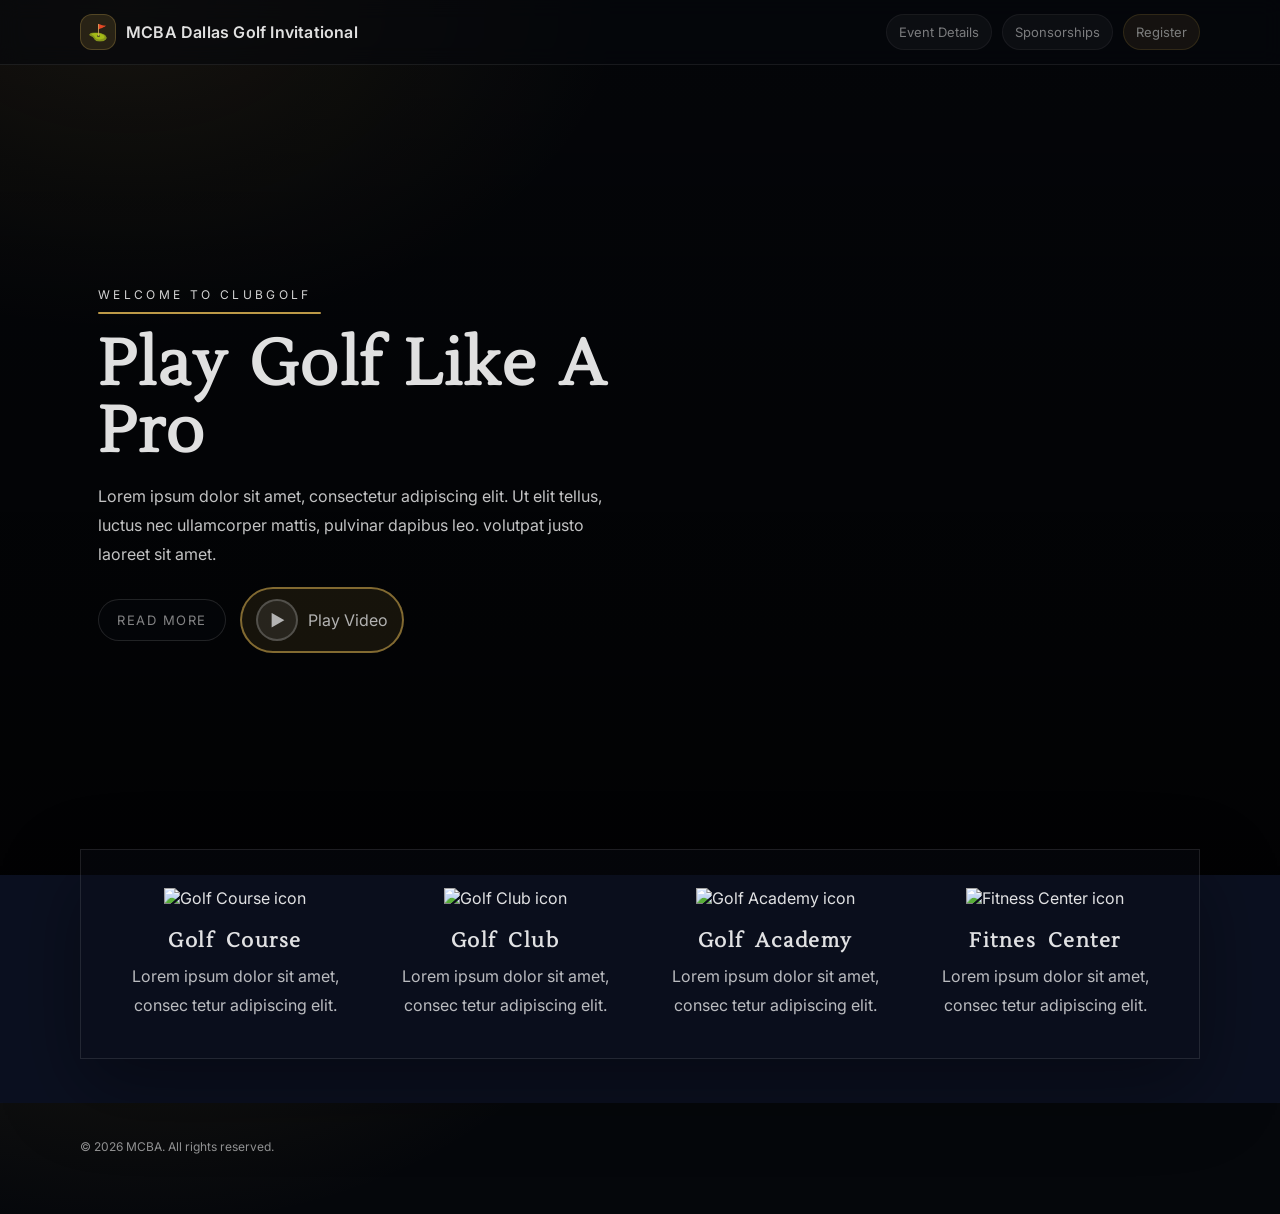
==== commit 40099c08: "Rebuild homepage from provided Elementor JSON (hero + quick services)" ====
--- a/index.html
+++ b/index.html
@@ -4,230 +4,244 @@
   <meta charset="utf-8" />
   <meta name="viewport" content="width=device-width, initial-scale=1" />
   <title>MCBA Dallas Golf Invitational</title>
-  <meta name="description" content="The exclusive digital clubhouse for the MCBA Dallas Golf Invitational — register to play or become a premium partner." />
+  <meta name="description" content="MCBA Dallas Golf Invitational" />
   <link rel="preconnect" href="https://fonts.googleapis.com">
   <link rel="preconnect" href="https://fonts.gstatic.com" crossorigin>
-  <link href="https://fonts.googleapis.com/css2?family=Inter:wght@300;400;500;600&family=Playfair+Display:wght@500;600&display=swap" rel="stylesheet">
-  <link rel="stylesheet" href="styles.css" />
+  <link href="https://fonts.googleapis.com/css2?family=Inter:wght@300;400;500;600&family=Lustria&display=swap" rel="stylesheet">
+  <style>
+    :root{
+      --bg: #05070b;
+      --panel: rgba(255,255,255,0.06);
+      --panel2: rgba(255,255,255,0.04);
+      --border: rgba(255,255,255,0.14);
+      --text: rgba(255,255,255,0.88);
+      --muted: rgba(255,255,255,0.70);
+      --accent: #c7a24b;
+      --shadow: 0 30px 80px rgba(0,0,0,0.38);
+      --radius: 18px;
+    }
+    *{ box-sizing: border-box; }
+    html,body{ height:100%; }
+    body{
+      margin:0;
+      font-family: Inter, system-ui, -apple-system, Segoe UI, Roboto, Arial, sans-serif;
+      background: radial-gradient(900px 600px at 10% 0%, rgba(199,162,75,0.12), transparent 55%), var(--bg);
+      color: var(--text);
+    }
+    a{ color: inherit; text-decoration: none; }
+
+    .container{ width: min(1120px, calc(100% - 32px)); margin: 0 auto; }
+
+    /* Simple placeholder nav */
+    header{
+      position: sticky;
+      top: 0;
+      z-index: 10;
+      background: rgba(5,7,11,0.70);
+      backdrop-filter: blur(10px);
+      border-bottom: 1px solid rgba(255,255,255,0.08);
+    }
+    .nav{
+      display:flex;
+      align-items:center;
+      justify-content: space-between;
+      padding: 14px 0;
+      gap: 14px;
+    }
+    .brand{ display:flex; align-items:center; gap:10px; font-weight: 600; letter-spacing: 0.2px; }
+    .mark{ width:36px; height:36px; border-radius: 12px; display:grid; place-items:center; background: rgba(199,162,75,0.16); border: 1px solid rgba(199,162,75,0.28); }
+    .links{ display:flex; gap: 10px; flex-wrap: wrap; }
+    .pill{ padding: 9px 12px; border-radius: 999px; background: rgba(255,255,255,0.06); border: 1px solid rgba(255,255,255,0.10); font-size: 13px; color: rgba(255,255,255,0.85); }
+    .pill.primary{ background: rgba(199,162,75,0.16); border-color: rgba(199,162,75,0.30); }
+    .pill.disabled{ opacity: 0.55; pointer-events:none; }
+
+    /* Hero based on JSON */
+    .hero{
+      min-height: 90vh;
+      padding: 44px 0;
+      display:flex;
+      align-items:center;
+      background:
+        linear-gradient(180deg, rgba(0,0,0,0.25), rgba(0,0,0,0.70)),
+        url("https://riski.foxcreation.net/clubgolf/wp-content/uploads/sites/5/2022/11/Hero2.jpg") top center/cover no-repeat;
+    }
+    @media (max-width: 980px){ .hero{ min-height: 65vh; } }
+    @media (max-width: 640px){ .hero{ min-height: 75vh; } }
+
+    .hero-inner{
+      width: min(640px, 100%);
+      padding: 18px;
+      margin-right: 35%;
+    }
+    @media (max-width: 980px){ .hero-inner{ margin-right: 10%; } }
+    @media (max-width: 640px){ .hero-inner{ margin-right: 0; text-align:center; } }
+
+    .eyebrow{ text-transform: uppercase; letter-spacing: 0.28em; font-size: 12px; color: rgba(255,255,255,0.82); margin: 0 0 10px; }
+    .divider{ height:2px; width: 37%; background: rgba(199,162,75,0.95); border-radius: 99px; margin: 10px 0 18px; }
+    @media (max-width: 980px){ .divider{ width: 44%; } }
+    @media (max-width: 640px){ .divider{ width: 65%; margin-left:auto; margin-right:auto; } }
+
+    h1{
+      margin: 0 0 16px;
+      font-family: Lustria, ui-serif, Georgia, serif;
+      font-weight: 600;
+      font-size: clamp(3rem, 5vw, 5rem);
+      line-height: 1.05;
+      letter-spacing: 1.5px;
+      word-spacing: 5px;
+    }
+    .lede{ color: rgba(255,255,255,0.76); font-size: 16px; line-height: 1.8; max-width: 52ch; }
+    .actions{ display:flex; gap: 14px; align-items:center; flex-wrap:wrap; margin-top: 18px; }
+
+    .btn{
+      display:inline-flex;
+      align-items:center;
+      justify-content:center;
+      padding: 12px 18px;
+      border-radius: 999px;
+      border: 1px solid rgba(255,255,255,0.22);
+      background: rgba(10,14,20,0.40);
+      color: rgba(255,255,255,0.92);
+      font-size: 13px;
+      letter-spacing: 0.12em;
+      text-transform: uppercase;
+    }
+    .btn.disabled{ opacity: 0.55; pointer-events:none; }
+
+    .video{
+      display:inline-flex;
+      align-items:center;
+      gap: 10px;
+      padding: 10px 14px;
+      border-radius: 999px;
+      border: 2px solid rgba(199,162,75,0.85);
+      background: rgba(199,162,75,0.14);
+      color: rgba(255,255,255,0.92);
+      pointer-events:none;
+      opacity: 0.75;
+    }
+    .play{
+      width: 42px;
+      height: 42px;
+      border-radius: 999px;
+      display:grid;
+      place-items:center;
+      background: rgba(255,255,255,0.10);
+      border: 2px solid rgba(255,255,255,0.28);
+      font-weight: 700;
+    }
+
+    /* Quick Service section (structure-only, icons remote) */
+    .quick{
+      background: #0b1020;
+      padding: 0;
+    }
+    .quick-inner{
+      padding: 44px 0;
+    }
+    .quick-bar{
+      margin-top: -70px;
+      background: rgba(0,0,0,0.0);
+    }
+    .quick-card{
+      border-radius: 0;
+      background: rgba(10,14,20,0.35);
+      border: 1px solid rgba(255,255,255,0.10);
+      box-shadow: var(--shadow);
+      padding: 28px;
+    }
+    .quick-grid{
+      display:grid;
+      grid-template-columns: repeat(4, 1fr);
+      gap: 18px;
+    }
+    @media (max-width: 980px){ .quick-grid{ grid-template-columns: repeat(2, 1fr); } }
+    @media (max-width: 540px){ .quick-grid{ grid-template-columns: 1fr; } }
+
+    .service{ text-align:center; padding: 10px; }
+    .service img{ width: 54px; height: 54px; object-fit: contain; margin-bottom: 14px; }
+    .service h3{ margin: 6px 0 8px; font-family: Lustria, serif; font-size: 20px; letter-spacing: 1.5px; word-spacing: 5px; }
+    .service p{ margin:0; color: rgba(255,255,255,0.72); line-height: 1.8; }
+
+    footer{ padding: 36px 0 60px; color: rgba(255,255,255,0.55); font-size: 12px; }
+  </style>
 </head>
 <body>
-  <header class="nav">
-    <div class="container nav-inner">
-      <a class="brand" href="index.html" aria-label="MCBA Dallas Golf Invitational Home">
-        <div class="brand-mark" aria-hidden="true">⛳</div>
-        <div>
-          <h1>MCBA Dallas Golf Invitational</h1>
-          <p>Private clubhouse experience • Dallas, TX</p>
-        </div>
-      </a>
-
-      <nav class="nav-links" aria-label="Primary">
-        <a href="details.html">Event Details</a>
-        <a href="pro-shop.html">Registration & Sponsorships</a>
-        <a href="contact.html">Contact / FAQ</a>
+  <header>
+    <div class="container nav">
+      <div class="brand">
+        <div class="mark">⛳</div>
+        <div>MCBA Dallas Golf Invitational</div>
+      </div>
+      <nav class="links" aria-label="Primary">
+        <a class="pill disabled" href="#">Event Details</a>
+        <a class="pill disabled" href="#">Sponsorships</a>
+        <a class="pill primary disabled" href="#">Register</a>
       </nav>
-
-      <div class="nav-cta">
-        <button class="btn btn-ghost hamburger" data-menu aria-label="Open menu">Menu</button>
-        <a class="btn" href="pro-shop.html#sponsor">Become a Premium Partner</a>
-        <a class="btn btn-primary" href="pro-shop.html#register">Secure Your Foursome</a>
-      </div>
-    </div>
-
-    <div class="container" data-panel data-open="false" style="display:none; padding-bottom: 14px;">
-      <div class="card">
-        <div style="display:flex; gap:10px; flex-wrap:wrap">
-          <a class="btn" href="details.html">Event Details</a>
-          <a class="btn" href="pro-shop.html#register">Register</a>
-          <a class="btn" href="pro-shop.html#sponsor">Sponsorships</a>
-          <a class="btn" href="contact.html">Contact / FAQ</a>
-        </div>
-      </div>
     </div>
   </header>
 
   <main>
-    <section class="hero">
+    <!-- HERO SECTION (from JSON) -->
+    <section class="hero" aria-label="Hero">
       <div class="container">
-        <div class="hero-slab" role="img" aria-label="Pristine Dallas fairway at golden hour">
-          <div class="hero-inner">
-            <div>
-              <div class="kicker"><span class="dot"></span> Exclusive networking • Elevated golf • Dallas heritage</div>
-              <h2>The Dallas Golf Invitational built for members, partners, and decision-makers.</h2>
-              <p>
-                Welcome to the official digital clubhouse for the MCBA Dallas Golf Invitational — where the field is elite,
-                the experience is seamless, and the connections are real.
-              </p>
-              <div class="hero-actions">
-                <a class="btn btn-primary" href="pro-shop.html#register">Secure Your Foursome / Register to Play</a>
-                <a class="btn" href="pro-shop.html#sponsor">Become a Premium Partner</a>
-                <a class="btn btn-ghost" href="details.html">View Schedule & Course</a>
-              </div>
-              <p class="small" style="margin-top:12px">Tip: replace <code>assets/hero.jpg</code> with your final moody Dallas course image.</p>
-            </div>
-
-            <aside class="hero-card">
-              <h3>AT A GLANCE</h3>
-              <div class="meta-grid">
-                <div class="meta">
-                  <div class="label">Format</div>
-                  <div class="value">Shotgun Start</div>
-                </div>
-                <div class="meta">
-                  <div class="label">Audience</div>
-                  <div class="value">Executives + Partners</div>
-                </div>
-                <div class="meta">
-                  <div class="label">Experience</div>
-                  <div class="value">Premium Hospitality</div>
-                </div>
-                <div class="meta">
-                  <div class="label">Location</div>
-                  <div class="value">Dallas, TX</div>
-                </div>
-              </div>
-              <hr class="sep" />
-              <div class="badge">Limited sponsor inventory • Secure your placement</div>
-            </aside>
-          </div>
-        </div>
-      </div>
-    </section>
-
-    <section class="section">
-      <div class="container">
-        <style>
-          .photo-card{
-            border-radius: 18px;
-            min-height: 240px;
-            background: linear-gradient(180deg, rgba(11,18,32,0.35), rgba(11,18,32,0.65)), url("assets/couple-golf-cart.jpg") center/cover no-repeat;
-            border: 1px solid rgba(255,255,255,0.10);
-            box-shadow: var(--shadow);
-          }
-          .photo-inline{
-            border-radius: 18px;
-            min-height: 170px;
-            background: linear-gradient(180deg, rgba(11,18,32,0.15), rgba(11,18,32,0.70)), url("assets/hand-on-tee.jpg") center/cover no-repeat;
-            border: 1px solid rgba(255,255,255,0.10);
-          }
-          @media (max-width: 980px){
-            .photo-card{ min-height: 200px; }
-          }
-        </style>
-        <div class="section-title">
-          <div>
-            <h3>Why this invitational</h3>
-            <p>A streamlined, high-end day designed to respect your time — and maximize the quality of the room.</p>
-          </div>
-        </div>
-
-        <div class="grid-2" style="align-items: stretch">
-          <div class="card">
-            <h4>Curated Room</h4>
-            <p>MCBA members and Dallas-area leaders — a credible network with real business gravity.</p>
-            <hr class="sep" />
-            <div class="badge">Curated room • Premium hospitality • Real relationships</div>
-          </div>
-
-          <div class="photo-card" role="img" aria-label="Golf cart moment on the course"></div>
-        </div>
-
-        <div class="grid-3" style="margin-top: 14px">
-          <div class="card">
-            <h4>Premium Flow</h4>
-            <p>Registration, partnerships, and logistics built for mobile-first decision making.</p>
-          </div>
-          <div class="card">
-            <h4>Visible Partnership</h4>
-            <p>Clear tiers, elevated signage, and brand placement that feels exclusive — not noisy.</p>
-          </div>
-          <div class="card photo-inline" role="img" aria-label="Hand placing golf ball on tee"></div>
-        </div>
-      </div>
-    </section>
-
-    <section class="section">
-      <div class="container">
-        <div class="section-title">
-          <div>
-            <h3>Sponsor showcase</h3>
-            <p>Early partners set the tone. Displaying sponsors builds social proof and momentum.</p>
-          </div>
-          <a class="btn" href="pro-shop.html#sponsor">View Sponsorships</a>
-        </div>
-
-        <div class="card">
-          <div class="sponsor-stack" aria-label="Sponsor showcase">
-            <div class="sponsor-tier">
-              <div class="sponsor-tier-label">Title Sponsor</div>
-              <div class="sponsor-tile sponsor-tile-title">
-                <img src="assets/logos/heb.png" alt="HEB (Title Sponsor)" loading="lazy" />
-              </div>
-            </div>
-
-            <div class="sponsor-tier" style="margin-top:14px">
-              <div class="sponsor-tier-label">Sponsors</div>
-              <div class="sponsor-grid sponsor-grid-secondary">
-                <div class="sponsor-tile"><img src="assets/logos/southwest.png" alt="Southwest Airlines (Sponsor placeholder)" loading="lazy" /></div>
-                <div class="sponsor-tile"><img src="assets/logos/att.png" alt="AT&amp;T (Sponsor placeholder)" loading="lazy" /></div>
-                <div class="sponsor-tile"><img src="assets/logos/ryan.png" alt="Ryan (Sponsor placeholder)" loading="lazy" /></div>
-                <div class="sponsor-tile"><img src="assets/logos/ainc.png" alt="Ashford Inc. (Sponsor placeholder)" loading="lazy" /></div>
-                <div class="sponsor-tile"><img src="assets/logos/other.webp" alt="Clay Cooley (Sponsor placeholder)" loading="lazy" /></div>
-              </div>
-            </div>
-          </div>
-
-          <p class="small" style="margin-top:10px">Logos shown are placeholders and will be swapped as sponsor inventory is finalized.</p>
-        </div>
-      </div>
-    </section>
-
-    <section class="section">
-      <div class="container">
-        <div class="section-title">
-          <div>
-            <h3>Two-click conversion</h3>
-            <p>Register or sponsor without hunting — both CTAs stay prominent across the site.</p>
-          </div>
-        </div>
-        <div class="grid-2">
-          <div class="card">
-            <h4>Register to play</h4>
-            <p>Individual golfer and foursome options, with a frictionless mobile checkout flow.</p>
-            <div style="margin-top:14px; display:flex; gap:10px; flex-wrap:wrap">
-              <a class="btn btn-primary" href="pro-shop.html#register">Secure Your Foursome</a>
-              <a class="btn" href="details.html">View Itinerary</a>
-            </div>
-          </div>
-          <div class="card">
-            <h4>Become a premium partner</h4>
-            <p>Tiered sponsorships with clear value: visibility, hospitality, and access to the room.</p>
-            <div style="margin-top:14px; display:flex; gap:10px; flex-wrap:wrap">
-              <a class="btn btn-primary" href="pro-shop.html#sponsor">View Sponsorship Tiers</a>
-              <a class="btn" href="contact.html">Ask a Question</a>
+        <div class="hero-inner">
+          <p class="eyebrow">Welcome To ClubGolf</p>
+          <div class="divider" aria-hidden="true"></div>
+          <h1>Play Golf Like A Pro</h1>
+          <p class="lede">Lorem ipsum dolor sit amet, consectetur adipiscing elit. Ut elit tellus, luctus nec ullamcorper mattis, pulvinar dapibus leo. volutpat justo laoreet sit amet.</p>
+          <div class="actions">
+            <a class="btn disabled" href="#" aria-disabled="true">Read More</a>
+            <div class="video" aria-label="Play Video (disabled)">
+              <span class="play">▶</span>
+              <span>Play Video</span>
             </div>
           </div>
         </div>
       </div>
     </section>
-  </main>
-
-  <footer class="footer">
-    <div class="container">
-      <div style="display:flex; justify-content:space-between; gap:14px; flex-wrap:wrap">
-        <div>
-          <div style="font-family:Playfair Display, serif; font-size: 14px; color: rgba(255,255,255,0.85)">MCBA Dallas Golf Invitational</div>
-          <div class="small">Digital clubhouse — modern, secure, and built for sponsors.</div>
-        </div>
-        <div class="small">
-          <a href="pro-shop.html#register">Register</a> • <a href="pro-shop.html#sponsor">Sponsorships</a> • <a href="contact.html">Contact</a>
+
+    <!-- QUICK SERVICE SECTION (from JSON) -->
+    <section class="quick" aria-label="Quick services">
+      <div class="container quick-inner">
+        <div class="quick-bar">
+          <div class="quick-card">
+            <div class="quick-grid">
+              <div class="service">
+                <img src="https://riski.foxcreation.net/clubgolf/wp-content/uploads/sites/5/2022/11/icon4.png" alt="Golf Course icon" loading="lazy" />
+                <h3>Golf Course</h3>
+                <p>Lorem ipsum dolor sit amet, consec tetur adipiscing elit.</p>
+              </div>
+              <div class="service">
+                <img src="https://riski.foxcreation.net/clubgolf/wp-content/uploads/sites/5/2022/11/icon2.png" alt="Golf Club icon" loading="lazy" />
+                <h3>Golf Club</h3>
+                <p>Lorem ipsum dolor sit amet, consec tetur adipiscing elit.</p>
+              </div>
+              <div class="service">
+                <img src="https://riski.foxcreation.net/clubgolf/wp-content/uploads/sites/5/2022/11/icon.png" alt="Golf Academy icon" loading="lazy" />
+                <h3>Golf Academy</h3>
+                <p>Lorem ipsum dolor sit amet, consec tetur adipiscing elit.</p>
+              </div>
+              <div class="service">
+                <img src="https://riski.foxcreation.net/clubgolf/wp-content/uploads/sites/5/2022/11/icon55.png" alt="Fitness Center icon" loading="lazy" />
+                <h3>Fitnes Center</h3>
+                <p>Lorem ipsum dolor sit amet, consec tetur adipiscing elit.</p>
+              </div>
+            </div>
+          </div>
         </div>
       </div>
-      <div class="small" style="margin-top:14px">© <span id="year"></span> MCBA. All rights reserved.</div>
-    </div>
+    </section>
+
+    <!-- NOTE: Remaining JSON sections will be added page-by-page as you send them. -->
+  </main>
+
+  <footer>
+    <div class="container">© <span id="year"></span> MCBA. All rights reserved.</div>
   </footer>
 
-  <script src="script.js"></script>
-  <script>document.getElementById('year').textContent = new Date().getFullYear();</script>
+  <script>
+    document.getElementById('year').textContent = new Date().getFullYear();
+  </script>
 </body>
 </html>
